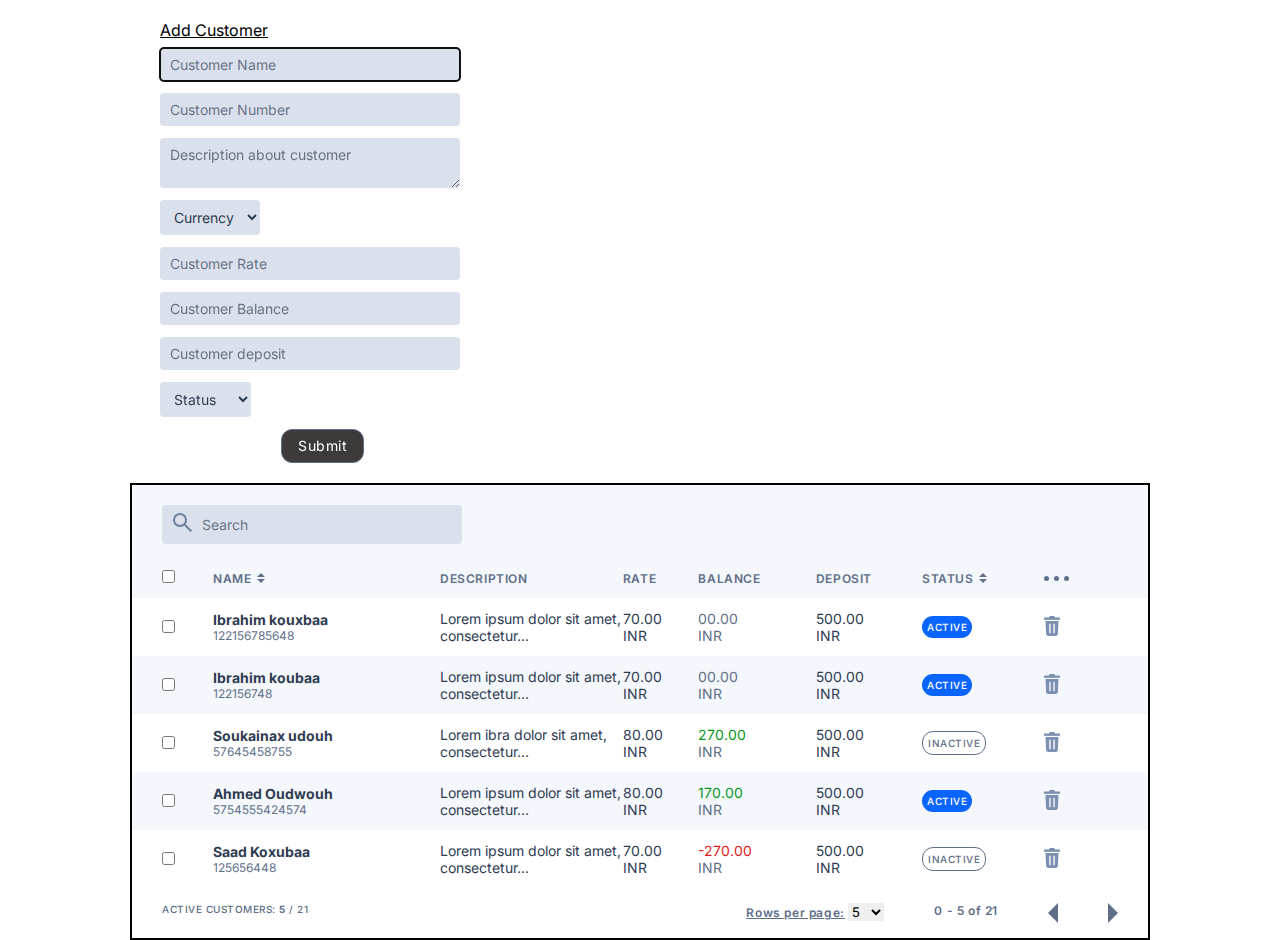
==== index.html @ 062ed787 "fix all with form" ====
<!DOCTYPE html>
<html lang="en">

<head>
    <meta charset="UTF-8">
    <meta http-equiv="X-UA-Compatible" content="IE=edge">
    <meta name="viewport" content="width=device-width, initial-scale=1.0">
    <link rel="stylesheet" href="style.css">
    <link rel="preconnect" href="https://fonts.googleapis.com">
    <link rel="preconnect" href="https://fonts.gstatic.com" crossorigin>
    <link href="https://fonts.googleapis.com/css2?family=Inter&display=swap" rel="stylesheet">
    <title>customer data</title>
</head>

<body>
    <div>
        <form id="form">
            <label for="add-customer">Add Customer</label>
            <div class="field"><input type="text" class="fieldInput" placeholder="Customer Name" id="nameCustomer" autofocus />
                <small class="error"></small></div>
            <div class="field"><input type="text" class="fieldInput" placeholder="Customer Number" id="numberCustomer" />
                <small class="error"></small></div>
            <div class="field"><textarea type="text" class="fieldInput" id="descriptionCustomer" placeholder="Description about customer"></textarea>
                <small class="error"></small></div>
            <div class="field"><select name="" class="select fieldInput" id="currencyCustomer">
                <option selected disabled hidden>Currency</option>
                <option value="EUR">INR</option>
                <option value="INR">EUR</option>
                <option value="USD">USD</option>
                </select>
                <small class="error"></small></div>
            <div class="field"><input type="text" class="fieldInput" placeholder="Customer Rate" id="rateCustomer" />
                <small class="error"></small></div>
            <div class="field"><input type="text" class="fieldInput" placeholder="Customer Balance" id="balanceCustomer" />
                <small class="error"></small></div>
            <div class="field"><input type="text" class="fieldInput" placeholder="Customer deposit" id="depositCustomer" />
                <small class="error"></small></div>
            <div class="field"><select name="" class="select fieldInput" id="statusCustomer">
                <option selected disabled hidden>Status</option>
                <option value="active">active</option>
                <option value="inactive">inactive</option>
                </select>
                <small class="error"></small></div>
            <div><input id="submit" value="Submit" type="submit"></div>
        </form>
    </div>
    <div class="main">
        <div class="search-header">
            <input class="field-search" type="text" name="search" id="search" placeholder="Search" />
            <div class="icon-search"></div>
        </div>
        <table id="table">
            <thead>
                <tr id="row-header">
                    <td class="checkbox"><input type="checkbox" id="checkbox"></td>
                    <td class="name">
                        <div id="sort-name">
                            <span id="name">NAME</span>
                            <div id="group-name" class="group-cta">
                                <div id="arrow-top"></div>
                                <div id="arrow-bottom"></div>
                            </div>
                        </div>
                    </td>
                    <td class="description">DESCRIPTION</td>
                    <td class="rate">RATE</td>
                    <td class="balance">BALANCE</td>
                    <td class="deposoit">DEPOSIT</td>
                    <td class="staus">
                        <div id="sort-status">
                            <span id="status">STATUS</span>
                            <div class="group-cta" id="group-cta-status">
                                <div id="arrow-top-status"></div>
                                <div id="arrow-bottom-status"></div>
                            </div>
                        </div>
                    </td>
                    <td class="delete">
                        <div class="cercles">
                            <div class="cercle"></div>
                            <div class="cercle"></div>
                            <div class="cercle"></div>
                        </div>
                    </td>
                </tr>
            </thead>
            <tbody id="contentOfTable">
            </tbody>
        </table>
        <footer>
            <div class="left-footer">
                <span>active customers: 
                    <span id="active-customers" style="font-weight: bold;"></span>
                <span id="length"></span>
                </span>
            </div>
            <div class="right-footer">
                <div class="selection-row">
                    <label for="rows-select">Rows per page:</label>
                    <select name="custumer" id="rows-select" style="border: none;">
                        <option value="5">5</option>
                        <option value="10">10</option>
                        <option value="15">15</option>
                        <option value="20">20</option>
                        <option value="25">25</option>
                        <option value="30">30</option>
                    </select>
                </div>
                <span id="rows-page"></span>
                <div class="group-btn">
                    <button><div id="arrow-left"></div></button>
                    <button><div id="arrow-right"></div></button>
                </div>
            </div>
        </footer>

    </div>
</body>
<script src="./script.js"></script>

</html>
---- style.css ----
* {
    box-sizing: border-box;
    padding: 0;
    margin: 0;
    font-family: 'Inter', sans-serif;
}

body {
    margin: 0px auto;
    max-width: 1020px;
}

#submit {
    font-size: 14px;
    line-height: 12px;
    letter-spacing: 0.5px;
    cursor: pointer;
    background: #3d3a3a;
    color: #ffffff;
    border: 1px solid #606F89;
    border-radius: 11px;
    padding: 10px 16px;
    width: auto;
    left: 121px;
    position: relative;
}

form {
    display: flex;
    flex-direction: column;
    padding: 20px 0 20px 30px;
    gap: 8px;
}

.main {
    background-color: #FFFFFF;
    border: #000000 solid 2px;
}

.icon-search {
    width: 14px;
    height: 14px;
    border-radius: 100%;
    position: relative;
    border: solid 2px #6F809E;
    bottom: 31px;
    left: 11px;
}

.icon-search::before {
    content: "";
    width: 10px;
    height: 2px;
    background-color: #6F809E;
    border-radius: 3px;
    position: absolute;
    transform: rotate( 45deg);
    left: 8px;
    top: 12px;
}

.search-header {
    background-color: #F4F7FC;
    padding: 20px 0 0 30px;
}

#search {
    padding: 11px 40px;
}

.field {
    display: flex;
    flex-direction: column;
}

label {
    text-decoration: underline;
}

.error {
    font-size: small;
    color: #f12d0b;
    padding: 4px 0 0 4px;
}

.field-search,
.fieldInput {
    padding: 8px 10px;
    background-color: #DAE1EC;
    border-radius: 4px;
    border: none;
    width: 300px;
    color: #2E3B52;
    font-size: 14px;
    line-height: 17px;
}

.select {
    padding: 8px 10px;
    background-color: #DAE1EC;
    border-radius: 4px;
    border: none;
    width: min-content;
    color: #2E3B52;
    font-size: 14px;
    line-height: 17px;
}

::placeholder {
    color: #303d53af;
    font-size: 14px;
    line-height: 17px;
}

table {
    border-collapse: collapse;
    width: 100%;
}

.checkbox {
    padding-left: 30px;
}

.description {
    width: 18%
}

tr:nth-child(even) {
    background-color: #F4F7FC;
}

td {
    padding: 12px 0 12px 0;
}

.delete {
    padding-right: 30px;
}

#row-header {
    font-weight: 600;
    font-size: 12px;
    line-height: 15px;
    letter-spacing: 0.05em;
    color: #606F89;
    background-color: #F4F7FC;
}

.customer-data {
    font-size: 14px;
    line-height: 17px;
    color: #2E3B52;
}

#sort-name,
#sort-status {
    display: flex;
    align-items: center;
    cursor: pointer;
}

.cercle {
    background-color: #606F89;
    border-radius: 50%;
    width: 5px;
    height: 5px;
}

.cercles {
    display: flex;
    gap: 5px;
}

#arrow-top,
#arrow-top-status {
    width: 0;
    height: 0;
    border-left: 4px solid transparent;
    border-right: 4px solid transparent;
    border-bottom: 4px solid #606F89;
}

#arrow-bottom,
#arrow-bottom-status {
    width: 0;
    height: 0;
    border-left: 4px solid transparent;
    border-right: 4px solid transparent;
    border-top: 4px solid #606F89;
}

.group-cta {
    display: flex;
    flex-direction: column;
    gap: 2px;
    padding-left: 5px;
    cursor: pointer;
}

.cta {
    border: none;
    cursor: pointer;
}

.divName,
.divRate,
.divBalance,
.div,
.divDeposit {
    display: flex;
    flex-direction: column;
}

.balance-red {
    color: #E01A1A;
}

.balance-green {
    color: #04991c;
}

.balance {
    color: #606F89;
}

.customer-data1 {
    font-size: 14px;
    line-height: 17px;
    color: #2E3B52;
    background-color: #F4F7FC;
}

.cta-active {
    font-weight: 500;
    font-size: 10px;
    line-height: 12px;
    letter-spacing: 0.05em;
    text-transform: uppercase;
    cursor: pointer;
    color: #FFFFFF;
    background: #0A65FF;
    border-radius: 11px;
    padding: 5px;
    border: none;
}

#display {
    border-color: transparent;
}

.cta-inactive {
    font-weight: 500;
    font-size: 10px;
    line-height: 12px;
    letter-spacing: 0.05em;
    text-transform: uppercase;
    cursor: pointer;
    background: #FFFFFF;
    color: #606F89;
    border: 1px solid #606F89;
    border-radius: 11px;
    padding: 5px;
}

.full-name {
    color: #2E3B52;
    font-style: normal;
    font-weight: bold;
    font-size: 14px;
    line-height: 17px;
}

.id {
    font-size: 12px;
    line-height: 15px;
    color: #606F89;
}

.currency {
    font-size: 12px;
    line-height: 15px;
    color: #606F89;
}

.min {
    color: #E01A1A;
}

footer {
    display: flex;
    justify-content: space-between;
    padding: 15px 30px;
}

.left-footer {
    font-weight: 500;
    font-size: 10px;
    line-height: 12px;
    letter-spacing: 0.05em;
    text-transform: uppercase;
    color: #606F89;
}

.right-footer {
    display: flex;
    gap: 50px;
    font-weight: 600;
    font-size: 12px;
    line-height: 15px;
    letter-spacing: 0.05em;
    color: #606F89;
}

#arrow-right {
    width: 0;
    height: 0;
    border-top: 10px solid transparent;
    border-bottom: 10px solid transparent;
    border-left: 10px solid #606F89;
}

#arrow-left {
    width: 0;
    height: 0;
    border-top: 10px solid transparent;
    border-bottom: 10px solid transparent;
    border-right: 10px solid #606F89;
}

button {
    background-color: transparent;
    cursor: pointer;
    border: none;
}

.group-btn {
    gap: 50px;
    display: flex;
}

.selectionRow {
    font-style: normal;
    font-weight: 600;
    font-size: 12px;
    line-height: 15px;
    letter-spacing: 0.05em;
    color: #606F89;
}
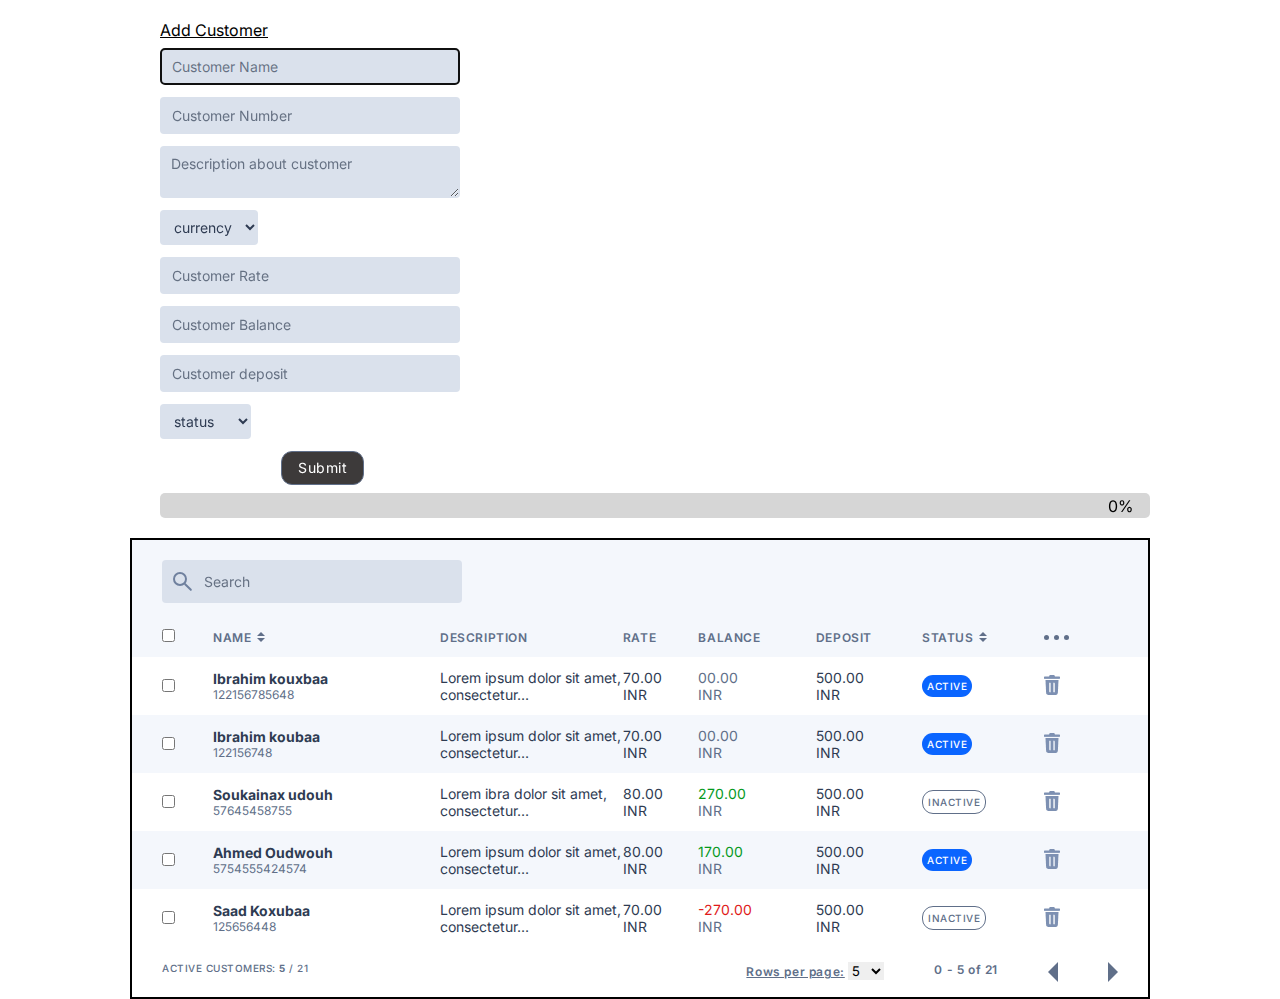
==== commit 6693ed90: "cc" ====
--- a/index.html
+++ b/index.html
@@ -12,7 +12,7 @@
     <title>customer data</title>
 </head>
 
-<body>
+<body id="body">
     <div>
         <form id="form">
             <label for="add-customer">Add Customer</label>
@@ -22,8 +22,8 @@
                 <small class="error"></small></div>
             <div class="field"><textarea type="text" class="fieldInput" id="descriptionCustomer" placeholder="Description about customer"></textarea>
                 <small class="error"></small></div>
-            <div class="field"><select name="" class="select fieldInput" id="currencyCustomer">
-                <option selected disabled hidden>Currency</option>
+            <div class="field"><select class="select fieldInput" id="currencyCustomer">
+                <option value="">currency</option>
                 <option value="EUR">INR</option>
                 <option value="INR">EUR</option>
                 <option value="USD">USD</option>
@@ -35,8 +35,8 @@
                 <small class="error"></small></div>
             <div class="field"><input type="text" class="fieldInput" placeholder="Customer deposit" id="depositCustomer" />
                 <small class="error"></small></div>
-            <div class="field"><select name="" class="select fieldInput" id="statusCustomer">
-                <option selected disabled hidden>Status</option>
+            <div class="field"><select class="select fieldInput" id="statusCustomer">
+                <option value="">status</option>
                 <option value="active">active</option>
                 <option value="inactive">inactive</option>
                 </select>
--- a/style.css
+++ b/style.css
@@ -8,6 +8,42 @@
 body {
     margin: 0px auto;
     max-width: 1020px;
+    position: relative;
+}
+
+.validate {
+    border-color: green;
+}
+
+#notification {
+    position: absolute;
+    width: 40%;
+    top: 60%;
+    height: 15%;
+    right: 300px;
+    background: #c1b1a9;
+    padding: 30px 9px;
+    border: 11px #5b5555 solid;
+    display: flex;
+    flex-direction: column;
+    justify-content: center;
+    align-items: center;
+    gap: 20%;
+    border-radius: 11px;
+}
+
+.message2 {
+    color: #2E3B52;
+    font-weight: bold;
+    font-size: 14px;
+    line-height: 17px;
+}
+
+.message {
+    color: #2E3B52;
+    font-weight: bold;
+    font-size: 24px;
+    line-height: 17px;
 }
 
 #submit {
@@ -88,7 +124,7 @@
     padding: 8px 10px;
     background-color: #DAE1EC;
     border-radius: 4px;
-    border: none;
+    border-color: transparent;
     width: 300px;
     color: #2E3B52;
     font-size: 14px;
@@ -345,4 +381,28 @@
     line-height: 15px;
     letter-spacing: 0.05em;
     color: #606F89;
+}
+
+#container {
+    height: 25px;
+    background-color: #cccc;
+    position: relative;
+    border-radius: 5px;
+    overflow: hidden;
+}
+
+#progress-bar {
+    width: 0%;
+    height: 100%;
+    transition: all 0.8s;
+    border-radius: 5%;
+    background-color: #d956eb
+}
+
+#value {
+    position: absolute;
+    top: 10%;
+    right: 5px;
+    transform: translate(-50%);
+    color: #000000;
 }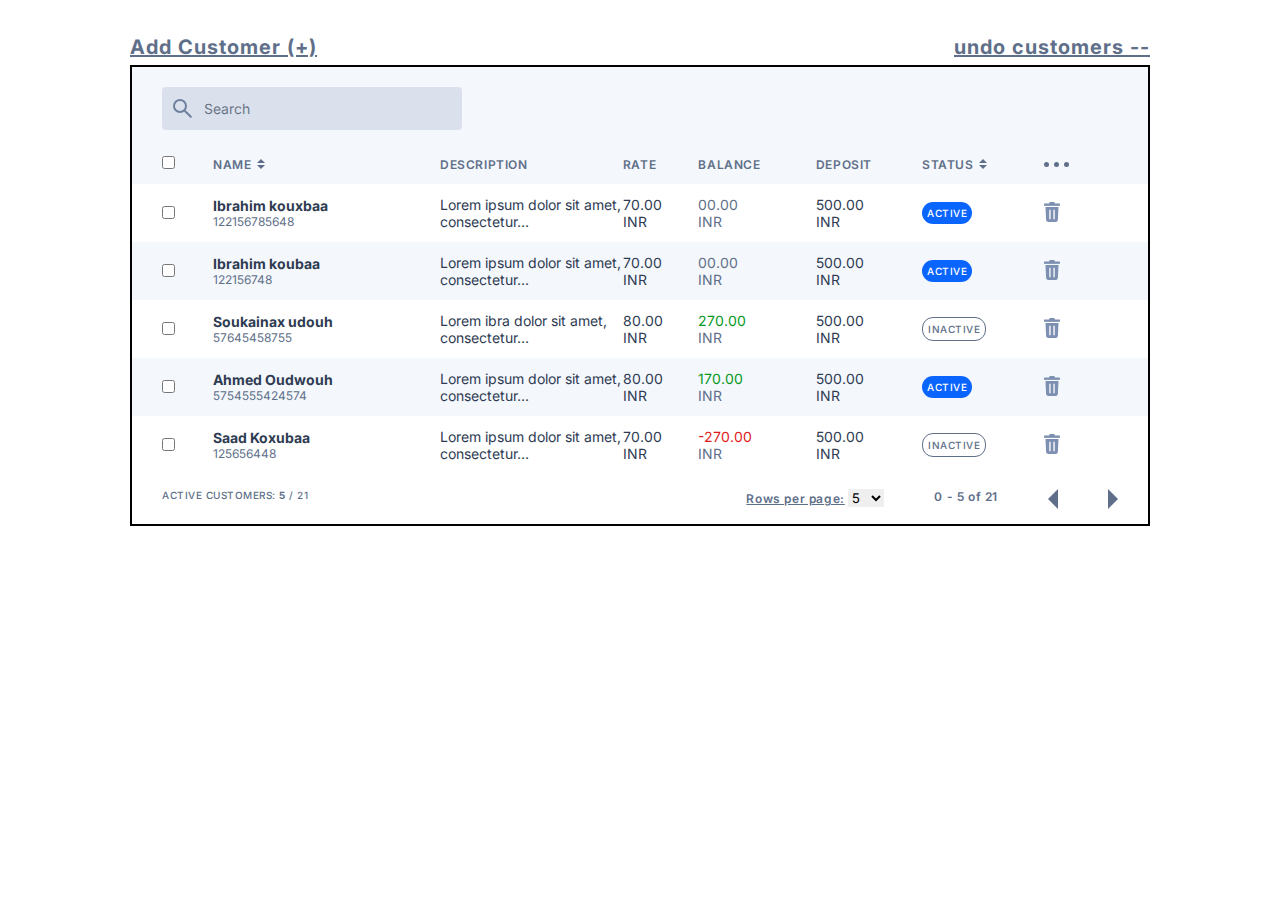
==== commit 9707df53: "final push" ====
--- a/index.html
+++ b/index.html
@@ -14,29 +14,34 @@
 
 <body id="body">
     <div>
+        <div class="aline">
+            <span id="displayed">Add Customer (+)</span>
+            <span id="recall">undo customers    --</span>
+        </div>
         <form id="form">
-            <label for="add-customer">Add Customer</label>
             <div class="field"><input type="text" class="fieldInput" placeholder="Customer Name" id="nameCustomer" autofocus />
                 <small class="error"></small></div>
             <div class="field"><input type="text" class="fieldInput" placeholder="Customer Number" id="numberCustomer" />
                 <small class="error"></small></div>
             <div class="field"><textarea type="text" class="fieldInput" id="descriptionCustomer" placeholder="Description about customer"></textarea>
                 <small class="error"></small></div>
-            <div class="field"><select class="select fieldInput" id="currencyCustomer">
-                <option value="">currency</option>
-                <option value="EUR">INR</option>
-                <option value="INR">EUR</option>
-                <option value="USD">USD</option>
+            <div class="field">
+                <select form="form" class="select fieldInput" id="currencyCustomer">
+                    <option selected disabled hidden>currency</option>
+                    <option value="EUR">INR</option>
+                    <option value="INR">EUR</option>
+                    <option value="USD">USD</option>
                 </select>
-                <small class="error"></small></div>
+                <small class="error"></small>
+            </div>
             <div class="field"><input type="text" class="fieldInput" placeholder="Customer Rate" id="rateCustomer" />
                 <small class="error"></small></div>
             <div class="field"><input type="text" class="fieldInput" placeholder="Customer Balance" id="balanceCustomer" />
                 <small class="error"></small></div>
             <div class="field"><input type="text" class="fieldInput" placeholder="Customer deposit" id="depositCustomer" />
                 <small class="error"></small></div>
-            <div class="field"><select class="select fieldInput" id="statusCustomer">
-                <option value="">status</option>
+            <div class="field"><select form="form" class="select fieldInput" id="statusCustomer">
+                <option selected disabled hidden >status</option>
                 <option value="active">active</option>
                 <option value="inactive">inactive</option>
                 </select>
--- a/style.css
+++ b/style.css
@@ -6,21 +6,44 @@
 }
 
 body {
-    margin: 0px auto;
+    margin: 30px auto;
     max-width: 1020px;
     position: relative;
 }
 
+#displayed,
+#recall {
+    font-weight: 700;
+    font-size: 20px;
+    line-height: 15px;
+    letter-spacing: 0.05em;
+    color: #606F89;
+    text-decoration: underline;
+    cursor: pointer;
+    margin-top: 10px;
+}
+
+.aline {
+    display: flex;
+    justify-content: space-between;
+}
+
 .validate {
     border-color: green;
 }
 
+input,
+textarea,
+select {
+    outline: none;
+}
+
 #notification {
     position: absolute;
-    width: 40%;
-    top: 60%;
-    height: 15%;
-    right: 300px;
+    width: 36%;
+    top: 33%;
+    height: 34%;
+    right: 324px;
     background: #c1b1a9;
     padding: 30px 9px;
     border: 11px #5b5555 solid;
@@ -61,16 +84,18 @@
     position: relative;
 }
 
-form {
+#form {
     display: flex;
     flex-direction: column;
     padding: 20px 0 20px 30px;
     gap: 8px;
+    display: none;
 }
 
 .main {
     background-color: #FFFFFF;
     border: #000000 solid 2px;
+    margin-top: 10px;
 }
 
 .icon-search {
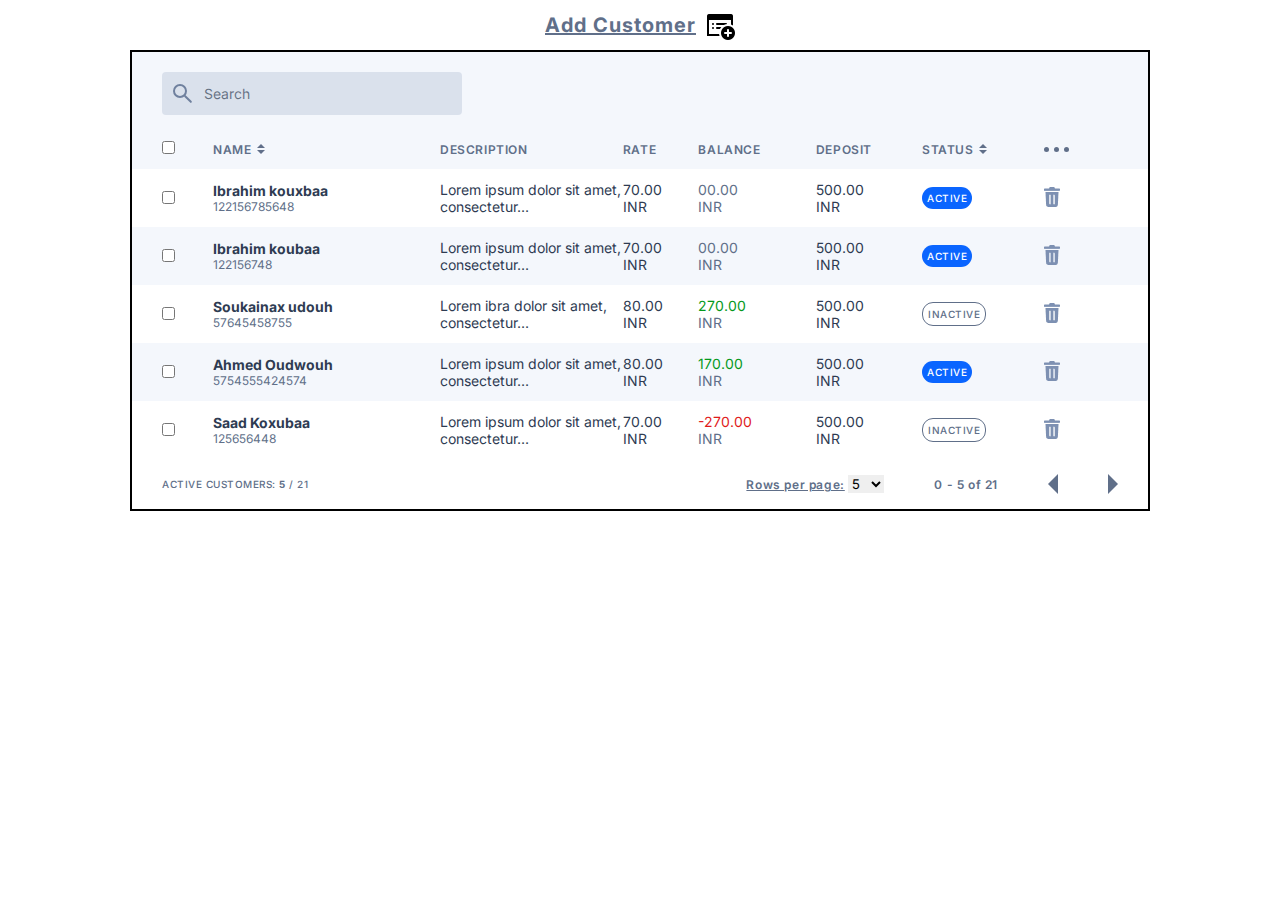
==== commit a37ddc4a: "fix errors" ====
--- a/index.html
+++ b/index.html
@@ -13,11 +13,8 @@
 </head>
 
 <body id="body">
-    <div>
-        <div class="aline">
-            <span id="displayed">Add Customer (+)</span>
-            <span id="recall">undo customers    --</span>
-        </div>
+    <div class="aline">
+        <span id="displayed">Add Customer <img src="./images/add-icon.png" alt=""></span>
         <form id="form">
             <div class="field"><input type="text" class="fieldInput" placeholder="Customer Name" id="nameCustomer" autofocus />
                 <small class="error"></small></div>
@@ -46,9 +43,10 @@
                 <option value="inactive">inactive</option>
                 </select>
                 <small class="error"></small></div>
-            <div><input id="submit" value="Submit" type="submit"></div>
+            <div class="group-btn"><input id="submit" value="Submit" type="submit"><input id="Update" value="Update" type="submit"><input id="cancel" value="Cancel" type="button"></div>
         </form>
     </div>
+
     <div class="main">
         <div class="search-header">
             <input class="field-search" type="text" name="search" id="search" placeholder="Search" />
@@ -112,7 +110,7 @@
                     </select>
                 </div>
                 <span id="rows-page"></span>
-                <div class="group-btn">
+                <div class="group-btn-table">
                     <button><div id="arrow-left"></div></button>
                     <button><div id="arrow-right"></div></button>
                 </div>
--- a/style.css
+++ b/style.css
@@ -6,13 +6,12 @@
 }
 
 body {
-    margin: 30px auto;
+    margin: 0 auto;
     max-width: 1020px;
     position: relative;
 }
 
-#displayed,
-#recall {
+#displayed {
     font-weight: 700;
     font-size: 20px;
     line-height: 15px;
@@ -20,12 +19,17 @@
     color: #606F89;
     text-decoration: underline;
     cursor: pointer;
-    margin-top: 10px;
+    display: flex;
+    align-items: center;
+    gap: 9px;
 }
 
 .aline {
     display: flex;
-    justify-content: space-between;
+    flex-direction: column;
+    justify-items: center;
+    align-items: center;
+    margin: 10px 0;
 }
 
 .validate {
@@ -69,7 +73,19 @@
     line-height: 17px;
 }
 
-#submit {
+.group-btn {
+    display: flex;
+    gap: 8%;
+}
+
+.group-btn-table {
+    gap: 50px;
+    display: flex;
+}
+
+#submit,
+#cancel,
+#Update {
     font-size: 14px;
     line-height: 12px;
     letter-spacing: 0.5px;
@@ -79,23 +95,18 @@
     border: 1px solid #606F89;
     border-radius: 11px;
     padding: 10px 16px;
-    width: auto;
-    left: 121px;
-    position: relative;
 }
 
 #form {
     display: flex;
     flex-direction: column;
-    padding: 20px 0 20px 30px;
-    gap: 8px;
+    gap: 10px;
     display: none;
 }
 
 .main {
     background-color: #FFFFFF;
     border: #000000 solid 2px;
-    margin-top: 10px;
 }
 
 .icon-search {
@@ -360,6 +371,7 @@
     letter-spacing: 0.05em;
     text-transform: uppercase;
     color: #606F89;
+    align-self: center;
 }
 
 .right-footer {
@@ -370,6 +382,7 @@
     line-height: 15px;
     letter-spacing: 0.05em;
     color: #606F89;
+    align-items: center;
 }
 
 #arrow-right {
@@ -394,11 +407,6 @@
     border: none;
 }
 
-.group-btn {
-    gap: 50px;
-    display: flex;
-}
-
 .selectionRow {
     font-style: normal;
     font-weight: 600;
@@ -409,11 +417,12 @@
 }
 
 #container {
-    height: 25px;
+    height: 36px;
     background-color: #cccc;
     position: relative;
     border-radius: 5px;
     overflow: hidden;
+    width: 300px;
 }
 
 #progress-bar {
@@ -421,13 +430,13 @@
     height: 100%;
     transition: all 0.8s;
     border-radius: 5%;
-    background-color: #d956eb
+    background: linear-gradient(#e66465, #9198e5);
 }
 
 #value {
     position: absolute;
-    top: 10%;
-    right: 5px;
+    top: 21%;
+    right: 1px;
     transform: translate(-50%);
     color: #000000;
 }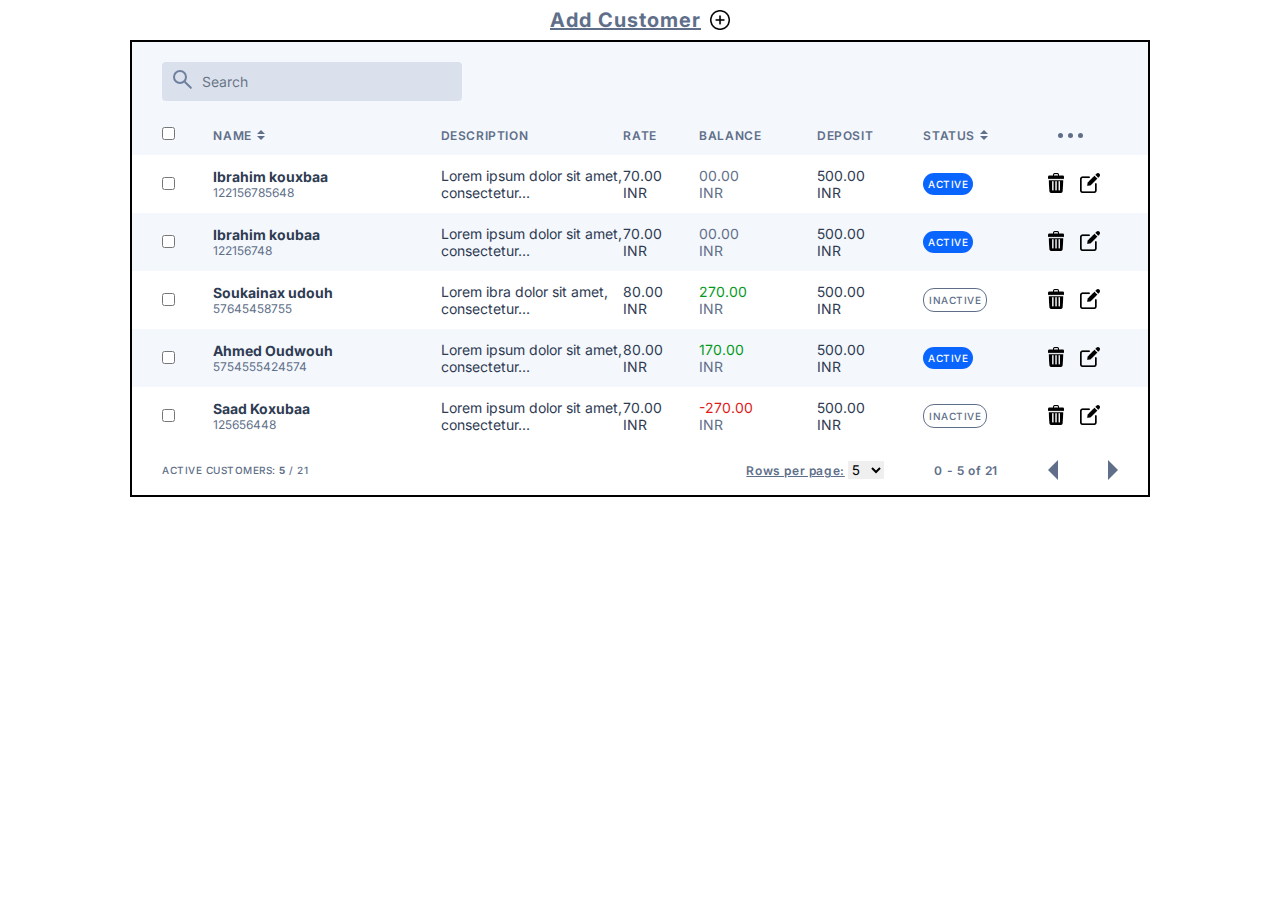
==== commit b65c35f5: "push" ====
--- a/index.html
+++ b/index.html
@@ -14,17 +14,17 @@
 
 <body id="body">
     <div class="aline">
-        <span id="displayed">Add Customer <img src="./images/add-icon.png" alt=""></span>
+        <span id="displayed">Add Customer <img src="./images/add-icon.png" alt="" width="20px" height="20px"></span>
         <form id="form">
-            <div class="field"><input type="text" class="fieldInput" placeholder="Customer Name" id="nameCustomer" autofocus />
+            <div class="field"><input type="text" class="fieldInput" placeholder="Customer Name" id="nameCustomer" />
                 <small class="error"></small></div>
             <div class="field"><input type="text" class="fieldInput" placeholder="Customer Number" id="numberCustomer" />
                 <small class="error"></small></div>
             <div class="field"><textarea type="text" class="fieldInput" id="descriptionCustomer" placeholder="Description about customer"></textarea>
                 <small class="error"></small></div>
             <div class="field">
-                <select form="form" class="select fieldInput" id="currencyCustomer">
-                    <option selected disabled hidden>currency</option>
+                <select class="select fieldInput" id="currencyCustomer">
+                    <option value="" selected disabled hidden>Currency</option>
                     <option value="EUR">INR</option>
                     <option value="INR">EUR</option>
                     <option value="USD">USD</option>
@@ -37,13 +37,13 @@
                 <small class="error"></small></div>
             <div class="field"><input type="text" class="fieldInput" placeholder="Customer deposit" id="depositCustomer" />
                 <small class="error"></small></div>
-            <div class="field"><select form="form" class="select fieldInput" id="statusCustomer">
-                <option selected disabled hidden >status</option>
+            <div class="field"><select class="select fieldInput" id="statusCustomer">
+                <option value="" selected disabled hidden>Status</option>
                 <option value="active">active</option>
                 <option value="inactive">inactive</option>
                 </select>
                 <small class="error"></small></div>
-            <div class="group-btn"><input id="submit" value="Submit" type="submit"><input id="Update" value="Update" type="submit"><input id="cancel" value="Cancel" type="button"></div>
+            <div class="group-btn"><input id="submit" value="Submit" type="submit"><input id="update" value="update" type="submit"><input id="cancel" value="Cancel" type="button"></div>
         </form>
     </div>
 
--- a/style.css
+++ b/style.css
@@ -33,21 +33,28 @@
 }
 
 .validate {
-    border-color: green;
-}
-
-input,
-textarea,
-select {
-    outline: none;
-}
-
+    padding: 8px 10px;
+    background-color: #DAE1EC;
+    border-radius: 4px;
+    width: 300px;
+    color: #2E3B52;
+    font-size: 14px;
+    line-height: 17px;
+    border: 1px solid #17ad03;
+}
+
+.border {
+    border: 2px solid #17ad03;
+    box-shadow: -1px -1px 4px 3px #17ad03;
+}
+
+;
 #notification {
     position: absolute;
-    width: 36%;
-    top: 33%;
-    height: 34%;
-    right: 324px;
+    width: 33%;
+    top: 72%;
+    height: 16%;
+    right: 34%;
     background: #c1b1a9;
     padding: 30px 9px;
     border: 11px #5b5555 solid;
@@ -84,8 +91,19 @@
 }
 
 #submit,
-#cancel,
-#Update {
+#cancel {
+    font-size: 14px;
+    line-height: 12px;
+    letter-spacing: 0.5px;
+    cursor: pointer;
+    background: #3d3a3a;
+    color: #ffffff;
+    border: 1px solid #606F89;
+    border-radius: 11px;
+    padding: 10px 16px;
+}
+
+#update {
     font-size: 14px;
     line-height: 12px;
     letter-spacing: 0.5px;
@@ -155,23 +173,33 @@
     padding: 4px 0 0 4px;
 }
 
+.error-message {
+    padding: 8px 10px;
+    background-color: #DAE1EC;
+    border-radius: 4px;
+    width: 300px;
+    color: #2E3B52;
+    font-size: 14px;
+    line-height: 17px;
+    border: 1px solid #f80b0b;
+}
+
 .field-search,
 .fieldInput {
     padding: 8px 10px;
     background-color: #DAE1EC;
     border-radius: 4px;
-    border-color: transparent;
     width: 300px;
     color: #2E3B52;
     font-size: 14px;
     line-height: 17px;
+    border: none;
 }
 
 .select {
     padding: 8px 10px;
     background-color: #DAE1EC;
     border-radius: 4px;
-    border: none;
     width: min-content;
     color: #2E3B52;
     font-size: 14px;
@@ -206,7 +234,12 @@
 }
 
 .delete {
-    padding-right: 30px;
+    padding-left: 12px;
+}
+
+.edit-delete {
+    gap: 14px;
+    display: flex;
 }
 
 #row-header {
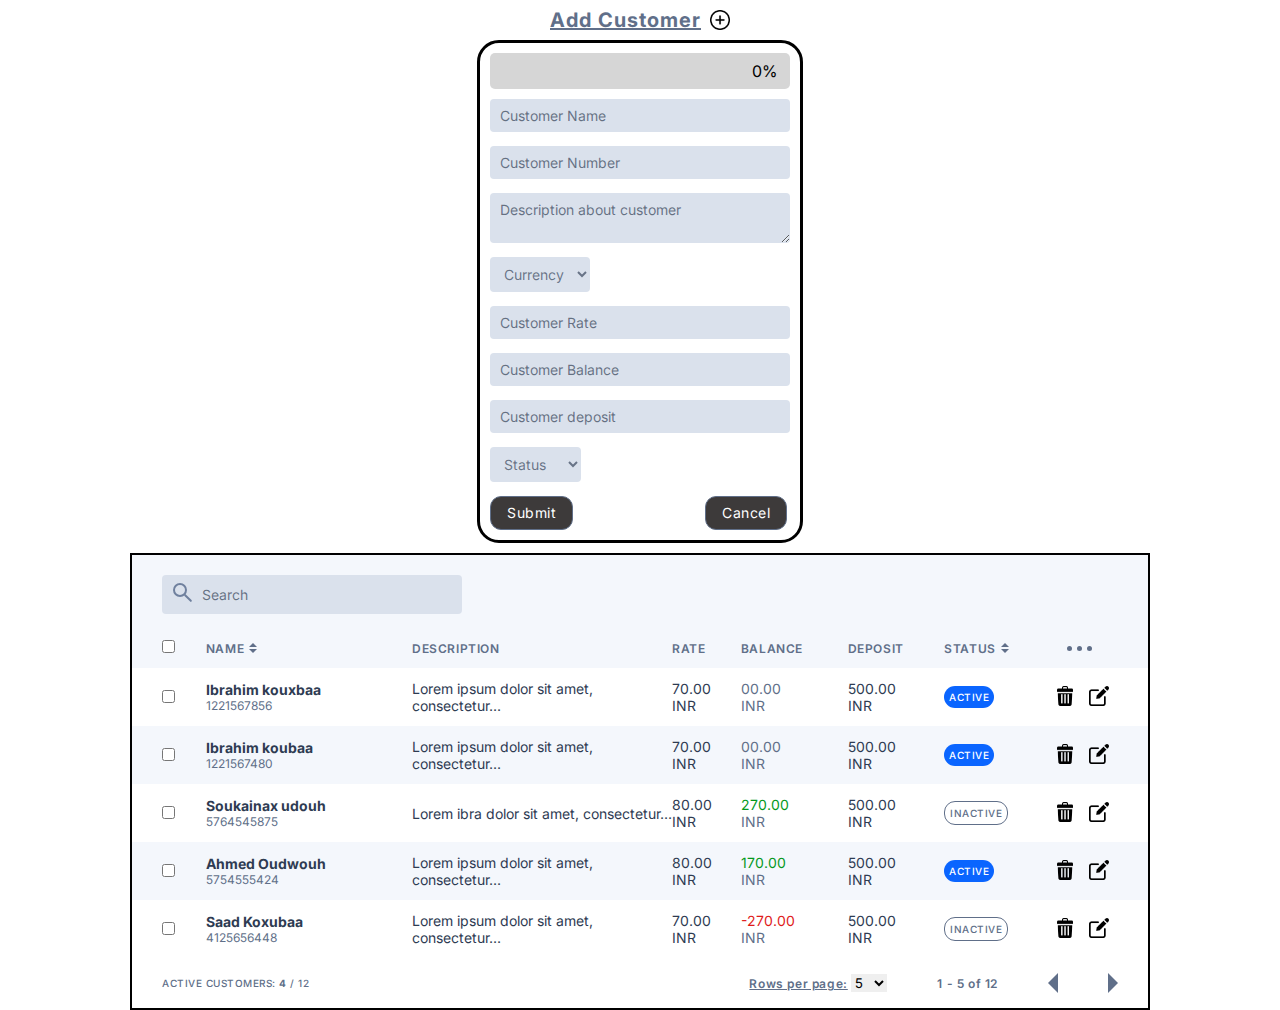
==== commit fbba73f2: "fix some errors" ====
--- a/index.html
+++ b/index.html
@@ -9,41 +9,66 @@
     <link rel="preconnect" href="https://fonts.googleapis.com">
     <link rel="preconnect" href="https://fonts.gstatic.com" crossorigin>
     <link href="https://fonts.googleapis.com/css2?family=Inter&display=swap" rel="stylesheet">
+    <link rel="stylesheet" href="https://cdnjs.cloudflare.com/ajax/libs/font-awesome/5.15.4/css/all.min.css" crossorigin="anonymous" />
     <title>customer data</title>
 </head>
 
 <body id="body">
+
     <div class="aline">
-        <span id="displayed">Add Customer <img src="./images/add-icon.png" alt="" width="20px" height="20px"></span>
+        <span id="displayed">Add Customer <img src="./images/add-icon.png"  width="20px" height="20px"></span>
         <form id="form">
             <div class="field"><input type="text" class="fieldInput" placeholder="Customer Name" id="nameCustomer" />
-                <small class="error"></small></div>
+                <small class="error"></small>
+                <i style="display: none;" class="fas fa-exclamation-circle failure-icon"></i>
+                <i style="display: none;" class="far fa-check-circle success-icon"></i>
+            </div>
             <div class="field"><input type="text" class="fieldInput" placeholder="Customer Number" id="numberCustomer" />
-                <small class="error"></small></div>
+                <small class="error"></small>
+                <i style="display: none;" class="fas fa-exclamation-circle failure-icon"></i>
+                <i style="display: none;" class="far fa-check-circle success-icon"></i>
+            </div>
             <div class="field"><textarea type="text" class="fieldInput" id="descriptionCustomer" placeholder="Description about customer"></textarea>
-                <small class="error"></small></div>
+                <small class="error"></small>
+                <i style="display: none;" class="fas fa-exclamation-circle failure-icon"></i>
+                <i style="display: none;" class="far fa-check-circle success-icon"></i>
+            </div>
             <div class="field">
                 <select class="select fieldInput" id="currencyCustomer">
                     <option value="" selected disabled hidden>Currency</option>
-                    <option value="EUR">INR</option>
-                    <option value="INR">EUR</option>
+                    <option value="INR">INR</option>
+                    <option value="EUR">EUR</option>
                     <option value="USD">USD</option>
                 </select>
                 <small class="error"></small>
+                <i style="display: none;" class="fas fa-exclamation-circle failure-icon"></i>
+                <i style="display: none;" class="far fa-check-circle success-icon"></i>
             </div>
             <div class="field"><input type="text" class="fieldInput" placeholder="Customer Rate" id="rateCustomer" />
-                <small class="error"></small></div>
+                <small class="error"></small>
+                <i style="display: none;" class="fas fa-exclamation-circle failure-icon"></i>
+                <i style="display: none;" class="far fa-check-circle success-icon"></i>
+            </div>
             <div class="field"><input type="text" class="fieldInput" placeholder="Customer Balance" id="balanceCustomer" />
-                <small class="error"></small></div>
+                <small class="error"></small>
+                <i style="display: none;" class="fas fa-exclamation-circle failure-icon"></i>
+                <i style="display: none;" class="far fa-check-circle success-icon"></i>
+            </div>
             <div class="field"><input type="text" class="fieldInput" placeholder="Customer deposit" id="depositCustomer" />
-                <small class="error"></small></div>
+                <small class="error"></small>
+                <i style="display: none;" class="fas fa-exclamation-circle failure-icon"></i>
+                <i style="display: none;" class="far fa-check-circle success-icon"></i>
+            </div>
             <div class="field"><select class="select fieldInput" id="statusCustomer">
                 <option value="" selected disabled hidden>Status</option>
                 <option value="active">active</option>
                 <option value="inactive">inactive</option>
                 </select>
-                <small class="error"></small></div>
-            <div class="group-btn"><input id="submit" value="Submit" type="submit"><input id="update" value="update" type="submit"><input id="cancel" value="Cancel" type="button"></div>
+                <small class="error"></small>
+                <i style="display: none;" class="fas fa-exclamation-circle failure-icon "></i>
+                <i style="display: none;" class="far fa-check-circle success-icon "></i>
+            </div>
+            <div class="group-btn"><button id="submit">Submit</button><input id="update" value="update" type="button"><input id="cancel" value="Cancel" type="button" name="cancel"><input id="cancel2" value="Cancel" type="button" name="cancel2"></div>
         </form>
     </div>
 
@@ -51,6 +76,7 @@
         <div class="search-header">
             <input class="field-search" type="text" name="search" id="search" placeholder="Search" />
             <div class="icon-search"></div>
+            <div class="hidden"><img src="./images/deleteall.png" width="30px" height="30px" id="deleteAll"><img src="./images/print.png" width="30px" height="30px" id="printAll"></div>
         </div>
         <table id="table">
             <thead>
--- a/style.css
+++ b/style.css
@@ -11,6 +11,11 @@
     position: relative;
 }
 
+.checked {
+    background-color: #a7ace6;
+    border-left: solid 3px #0b0ec3;
+}
+
 #displayed {
     font-weight: 700;
     font-size: 20px;
@@ -41,6 +46,7 @@
     font-size: 14px;
     line-height: 17px;
     border: 1px solid #17ad03;
+    outline: none;
 }
 
 .border {
@@ -48,17 +54,17 @@
     box-shadow: -1px -1px 4px 3px #17ad03;
 }
 
-;
 #notification {
+    box-shadow: 1px 0px 15px 6px rgba(0, 0, 0, 0.62);
     position: absolute;
-    width: 33%;
-    top: 72%;
-    height: 16%;
-    right: 34%;
+    display: flex;
+    width: 28%;
+    top: 89%;
+    height: 11%;
+    left: 72%;
     background: #c1b1a9;
     padding: 30px 9px;
     border: 11px #5b5555 solid;
-    display: flex;
     flex-direction: column;
     justify-content: center;
     align-items: center;
@@ -82,7 +88,7 @@
 
 .group-btn {
     display: flex;
-    gap: 8%;
+    gap: 44%;
 }
 
 .group-btn-table {
@@ -103,7 +109,7 @@
     padding: 10px 16px;
 }
 
-#update {
+#cancel2 {
     font-size: 14px;
     line-height: 12px;
     letter-spacing: 0.5px;
@@ -113,13 +119,30 @@
     border: 1px solid #606F89;
     border-radius: 11px;
     padding: 10px 16px;
+    display: none;
+}
+
+#update {
+    font-size: 14px;
+    line-height: 12px;
+    letter-spacing: 0.5px;
+    cursor: pointer;
+    background: #3d3a3a;
+    color: #ffffff;
+    border: 1px solid #606F89;
+    border-radius: 11px;
+    padding: 10px 16px;
+    display: none;
 }
 
 #form {
     display: flex;
     flex-direction: column;
     gap: 10px;
-    display: none;
+    padding: 10px;
+    border-radius: 22px;
+    border: 3px solid;
+    margin-top: 10px;
 }
 
 .main {
@@ -158,6 +181,10 @@
     padding: 11px 40px;
 }
 
+.block {
+    display: block;
+}
+
 .field {
     display: flex;
     flex-direction: column;
@@ -168,7 +195,7 @@
 }
 
 .error {
-    font-size: small;
+    font-size: 12px;
     color: #f12d0b;
     padding: 4px 0 0 4px;
 }
@@ -182,6 +209,7 @@
     font-size: 14px;
     line-height: 17px;
     border: 1px solid #f80b0b;
+    outline: none;
 }
 
 .field-search,
@@ -194,6 +222,7 @@
     font-size: 14px;
     line-height: 17px;
     border: none;
+    outline: none;
 }
 
 .select {
@@ -201,7 +230,7 @@
     background-color: #DAE1EC;
     border-radius: 4px;
     width: min-content;
-    color: #2E3B52;
+    color: #2e3b52a8;
     font-size: 14px;
     line-height: 17px;
 }
@@ -217,16 +246,38 @@
     width: 100%;
 }
 
+#table2 {
+    width: 100%;
+    border: solid 1px;
+}
+
 .checkbox {
     padding-left: 30px;
 }
 
 .description {
-    width: 18%
-}
-
-tr:nth-child(even) {
+    width: 260px
+}
+
+.customer-data1:nth-child(even) {
     background-color: #F4F7FC;
+}
+
+.hidden {
+    display: none;
+}
+
+i {
+    position: absolute;
+    padding: 10px 10px 10px 17em;
+    display: none;
+}
+
+.printAndDelete {
+    gap: 10px;
+    display: flex;
+    justify-content: end;
+    margin-right: 20px;
 }
 
 td {
@@ -328,13 +379,6 @@
     color: #606F89;
 }
 
-.customer-data1 {
-    font-size: 14px;
-    line-height: 17px;
-    color: #2E3B52;
-    background-color: #F4F7FC;
-}
-
 .cta-active {
     font-weight: 500;
     font-size: 10px;
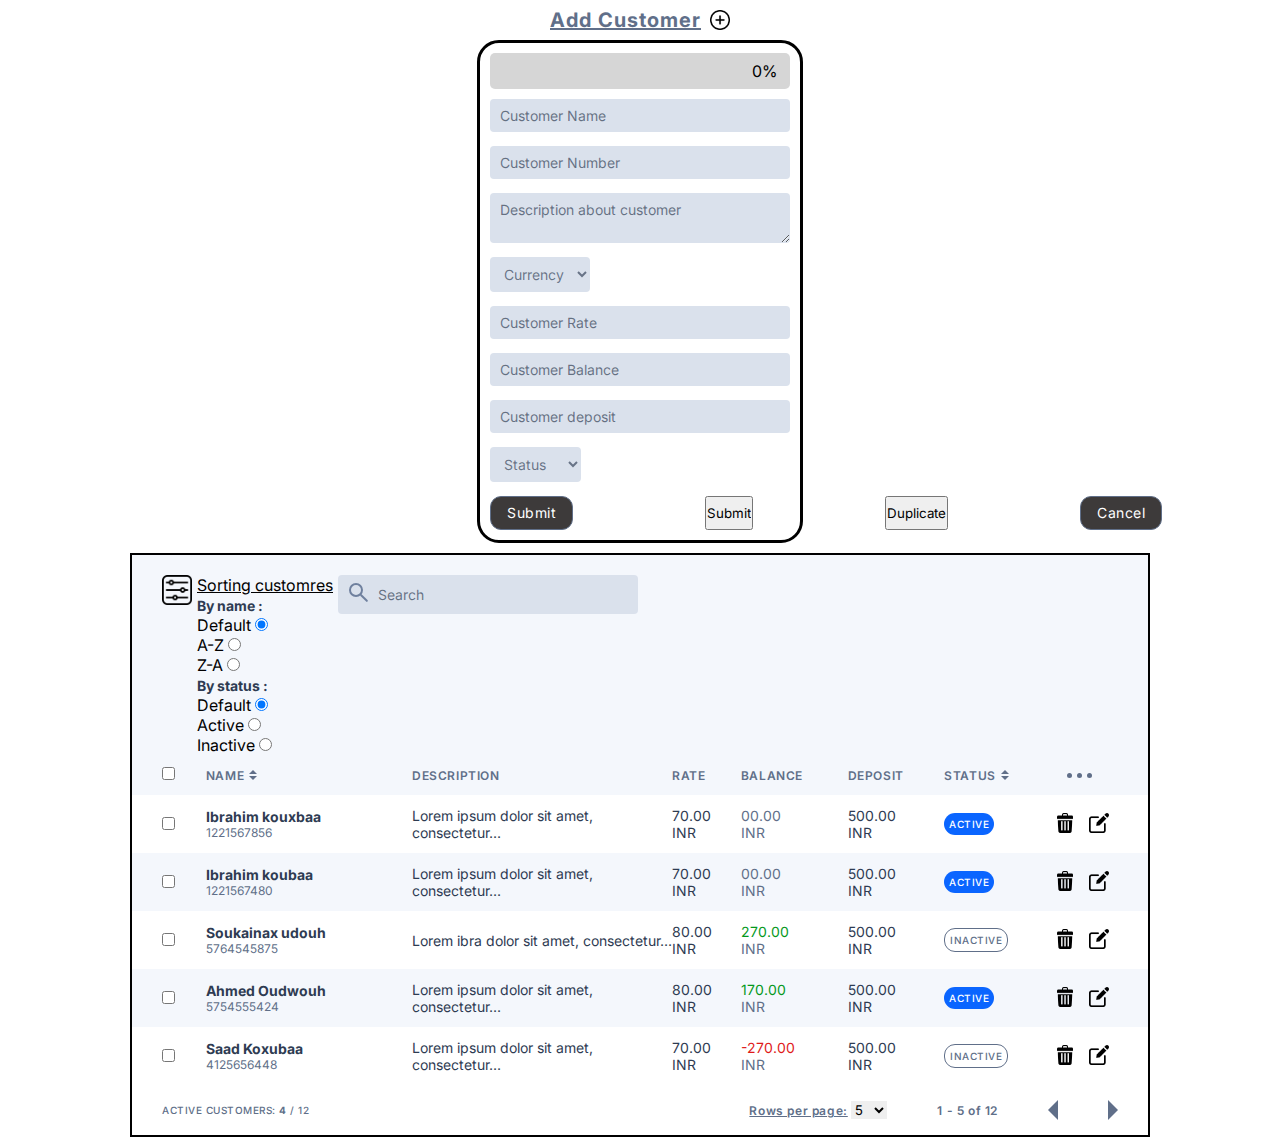
==== commit ea259670: "final commit" ====
--- a/index.html
+++ b/index.html
@@ -68,19 +68,72 @@
                 <i style="display: none;" class="fas fa-exclamation-circle failure-icon "></i>
                 <i style="display: none;" class="far fa-check-circle success-icon "></i>
             </div>
-            <div class="group-btn"><button id="submit">Submit</button><input id="update" value="update" type="button"><input id="cancel" value="Cancel" type="button" name="cancel"><input id="cancel2" value="Cancel" type="button" name="cancel2"></div>
+            <div class="group-btn"><button id="submit">Submit</button>
+                <input id="update" value="Update" type="button">
+                <input id="submit2" value="Submit" type="button">
+                <input id="duplicate" value="Duplicate" type="button">
+                <input id="cancel" value="Cancel" type="button" name="cancel">
+                <input id="cancel2" value="Cancel" type="button" name="cancel2"></div>
         </form>
     </div>
-
     <div class="main">
+
         <div class="search-header">
-            <input class="field-search" type="text" name="search" id="search" placeholder="Search" />
-            <div class="icon-search"></div>
-            <div class="hidden"><img src="./images/deleteall.png" width="30px" height="30px" id="deleteAll"><img src="./images/print.png" width="30px" height="30px" id="printAll"></div>
+            <div class="cercles">
+
+                <img src="./images/filter.png" width="30px" height="30px" id="filterIcon">
+                <div id="boxSort">
+                    <label class="label-sort">Sorting customres</label>
+                    <div class="sort-name">
+                        <span class="full-name">By name :</span>
+                        <div class="justify">
+                            <span class="span-sort">Default</span>
+                            <input type="radio" name="Default1" id="defaultname" checked>
+                        </div>
+                        <div class="justify">
+                            <span class="span-sort">A-Z</span>
+                            <input type="radio" name="Ascending" id="ascending">
+                        </div>
+                        <div class="justify">
+                            <span class="span-sort">Z-A</span>
+                            <input type="radio" name="Descending" id="descending">
+                        </div>
+                    </div>
+                    <div class="sort-status">
+                        <span class="full-name">By status :</span>
+                        <div class="justify">
+                            <span class="span-sort">Default</span>
+                            <input type="radio" name="Default2" id="defaultstatus" checked>
+                        </div>
+                        <div class="justify">
+                            <span class="span-sort">Active</span>
+                            <input type="radio" name="Active" id="active">
+                        </div>
+                        <div class="justify">
+
+                            <span class="span-sort">Inactive</span>
+                            <input type="radio" name="Inactive" id="inactive">
+                        </div>
+
+
+                    </div>
+                </div>
+
+
+                <div>
+                    <input class="field-search" type="text" name="search" id="search" placeholder="Search" />
+                    <div class="icon-search"></div>
+                </div>
+            </div>
+            <div class="hidden">
+                <img src="./images/deleteall.png" width="30px" height="30px" id="deleteAll">
+                <img src="./images/print.png" width="30px" height="30px" id="printAll">
+            </div>
         </div>
+
         <table id="table">
             <thead>
-                <tr id="row-header">
+                <tr id="row-header" class="row-header">
                     <td class="checkbox"><input type="checkbox" id="checkbox"></td>
                     <td class="name">
                         <div id="sort-name">
@@ -144,6 +197,7 @@
         </footer>
 
     </div>
+
 </body>
 <script src="./script.js"></script>
 
